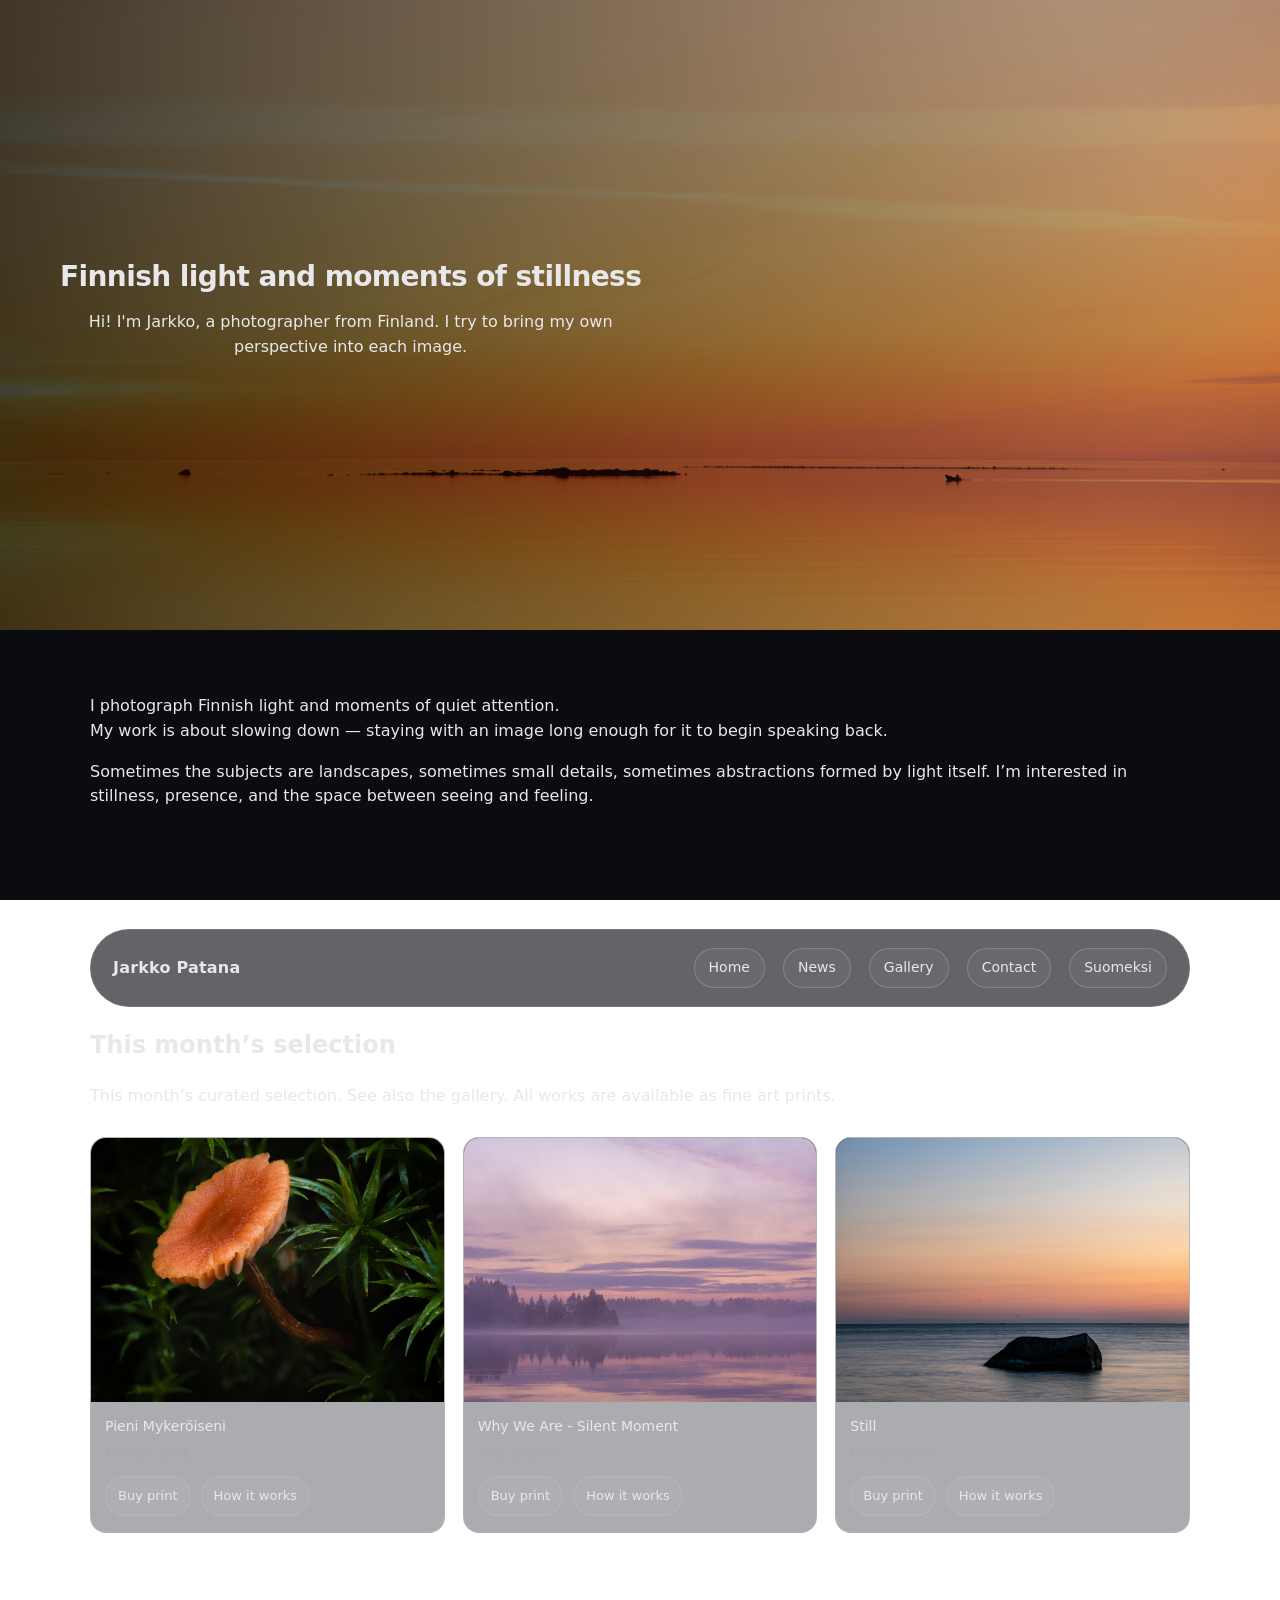
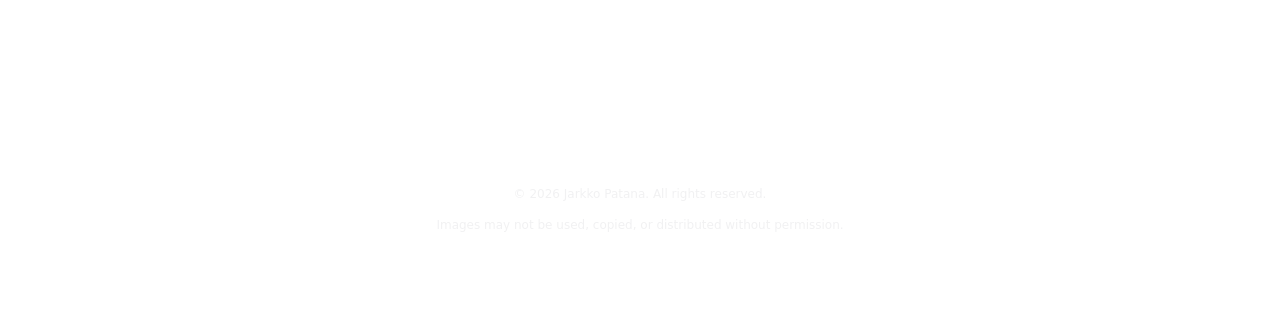
==== index.html @ dd58ae0d "Update index.html" ====
<body id="top">
<!doctype html>
<html lang="en">
<head>
  <script defer src="/_vercel/analytics/script.js"></script>
  <link rel="stylesheet" href="styles.css">
  <meta charset="utf-8" />
  <meta name="viewport" content="width=device-width, initial-scale=1" />
  <title>Jarkko Patana — Photography</title>
  <meta name="description" content="Photography by Jarkko Patana. Current selection, archive, and prints." />
  <style>
  .order-info { display: none !important; }
  .order-info:target { display: block !important; }
</style>
</head>
<body>
<section class="hero">
  <div class="hero-content">
    <h1>Finnish light and moments of stillness</h1>
    <p>Hi! I'm Jarkko, a photographer from Finland. I try to bring my own perspective into each image.</p>
  </div>
</section>


<section class="container intro">
  <p class="intro-text">
    I photograph Finnish light and moments of quiet attention.<br>
    My work is about slowing down — staying with an image long enough
    for it to begin speaking back.
  </p>

  <p class="intro-text muted">
    Sometimes the subjects are landscapes, sometimes small details,
    sometimes abstractions formed by light itself.
    I’m interested in stillness, presence,
    and the space between seeing and feeling.
  </p>
</section>

  <div class="container">
    <nav class="nav">
      <div class="brand">Jarkko Patana</div>
 <div class="menu">
  <a href="/index.html">Home</a>
  <a href="/news.html">News</a>
  <a href="/archive.html">Gallery</a>
  <a href="/contact.html">Contact</a>
  <a href="/index-fi.html">Suomeksi</a>



</div>

    </nav>


   <section class="section">
  <h2>This month’s selection</h2>
  <p>
This month’s curated selection. See also the gallery.
All works are available as fine art prints.
</p>


  <div class="grid">
    <article class="work">
      <a href="/assets/work-01.jpg" class="lightbox no-save">
  <img src="/assets/work-01.jpg" alt="Work 01" />
</a>
      <div class="workmeta">
        <p class="worktitle">Pieni Mykeröiseni</p>
        <p class="workdesc">Fine art print.</p>
<div class="actions">
<a class="btn" href="https://docs.google.com/forms/d/e/1FAIpQLSd09pu7Rnf6HMRbGOFdTY4WrW2PJhZanMvkG24HxP0ZBtT8BA/viewform?usp=dialog" target="_blank" rel="noreferrer">
  Buy print
</a>


  <a class="btn btn-ghost" href="#how-ordering-works">How it works</a>
</div>


      </div>
    </article>

    <article class="work">
     <a href="/assets/work-02.jpg" class="lightbox no-save">
  <img src="/assets/work-02.jpg" alt="Work 02">
</a>
      <div class="workmeta">
        <p class="worktitle">Why We Are - Silent Moment</p>
        <p class="workdesc">Fine art print.</p>
<div class="actions">
  <a class="btn" href="https://docs.google.com/forms/d/e/1FAIpQLSdd5EOao_K4wx_2tPq8SMNHmU5eMuerXNJMWlUf6SMIeO6l9Q/viewform?usp=dialog" target="_blank" rel="noreferrer">
  Buy print
</a>
  <a class="btn btn-ghost" href="#how-ordering-works">How it works</a>
</div>
      </div>
    </article>

    <article class="work">
    <a href="/assets/work-03.jpg" class="lightbox no-save">
  <img src="/assets/work-03.jpg" alt="Work 03">
</a>
      <div class="workmeta">
        <p class="worktitle">Still</p>
        <p class="workdesc">Fine art print.</p>
<div class="actions">
  <a class="btn" href="https://docs.google.com/forms/d/e/1FAIpQLSdyDObYvH18gifeOox2m0vWT5Xkz8F-cYcl2yeGinH-v3m8mw/viewform?usp=dialog" target="_blank" rel="noreferrer">
  Buy print
</a>
  <a class="btn btn-ghost" href="#how-ordering-works">How it works</a>
</div>

      </div>
    </article>

  </div>
</section>
    <div id="close"></div>
<section id="how-ordering-works" class="container order-info">
  <h3>How ordering works</h3>
  <p class="order-close">
 <a class="btn btn-ghost" href="#close">Close</a>
</p>
  <ol class="steps">
    <li><strong>Open the order form.</strong> Clicking “Buy print” takes you to a Google Form where the artwork is pre-selected.</li>
    <li><strong>Fill in your details.</strong> Add your name, email, and shipping address (and any notes).</li>
    <li>
  <strong>Payment after submission.</strong>
  Once the form is submitted, you’ll proceed to the next page to complete the payment.
  You’ll receive a separate confirmation once the print has been shipped.
</li>

  </ol>

  <div class="specs">
    <div><span>Size</span><strong>25 × 30 cm</strong></div>
    <div><span>Paper</span><strong>Premium matte</strong></div>
    <div><span>Frame</span><strong>Unframed</strong></div>
    <div><span>Price</span><strong>€49</strong></div>
  </div>
<p>
  Prints are produced and shipped through a global print network.
  Availability and delivery times may vary by location.
</p>
<p>
  For special destinations or questions about delivery, feel free to contact me.
</p>
  <h3>Data collection and privacy (brief)</h3>
<p>
  I collect only the information necessary to process your order, such as your name, email address,
 your delivery address and order details.
  The information is used solely for order processing, communication, and delivery.
</p>
<p>
  Payments are processed securely via <strong>Stripe</strong>.
  I do not receive or store your payment card details — they are handled entirely by Stripe.
  Order details submitted through Google Forms are stored in my Google account for the purpose of processing your order.
</p>
<p>
  Order-related data is stored only for as long as necessary to fulfill the order and to meet accounting and legal obligations.
  You may request access to or deletion of your personal data by contacting me.
</p>
  <p class="order-note">
    Want a different size? Email me: <a href="mailto:jarkkopatana.orders@gmail.com">jarkkopatana.orders@gmail.com</a>
  </p>
</section>


 <div class="footer">
  <p class="footer-note">

  </p>
</div>

  <script src="/assets/app.js"></script>
  <div id="lightbox" style="display:none; position:fixed; inset:0; background:rgba(0,0,0,.9); align-items:center; justify-content:center; z-index:999;">
  <img id="lightbox-img" style="max-width:90%; max-height:90%;" />
</div>
<script>
  const lb = document.getElementById('lightbox');
  const lbImg = document.getElementById('lightbox-img');

  document.querySelectorAll('a.lightbox').forEach(link => {
    link.addEventListener('click', e => {
      e.preventDefault();
      lbImg.src = link.href;
      lb.style.display = 'flex';
    });
  });

  lb.addEventListener('click', () => {
    lb.style.display = 'none';
    lbImg.src = '';
  });
</script>
<footer class="site-footer">
  <p>© 2026 Jarkko Patana. All rights reserved.</p>
<p>Images may not be used, copied, or distributed without permission.</p>
</footer>
<script>
  document.addEventListener("contextmenu", function (e) {
    if (e.target.tagName === "IMG") {
      e.preventDefault();
    }
  });

  document.addEventListener("dragstart", function (e) {
    if (e.target.tagName === "IMG") {
      e.preventDefault();
    }
  });
</script>
<script>
  document.addEventListener("contextmenu", function (e) {
    if (e.target.closest(".no-save") || e.target.tagName === "IMG") {
      e.preventDefault();
    }
  });

  document.addEventListener("dragstart", function (e) {
    if (e.target.tagName === "IMG") {
      e.preventDefault();
    }
  });
</script>


</body>
</html>
---- styles.css ----
:root{
  --bg:#0b0c10;
  --panel:#10121a;
  --text:#e8e8ea;
  --muted:#a7a7ad;
  --line:rgba(255,255,255,.10);
  --radius:16px;
}

*{ box-sizing:border-box; }
html,body{ margin:0; padding:0; }
body{
  background: radial-gradient(1200px 800px at 20% 10%, #121526 0%, var(--bg) 55%) fixed;
  color:var(--text);
  font-family: ui-sans-serif, system-ui, -apple-system, Segoe UI, Roboto, Arial, sans-serif;
  line-height:1.55;
}

a{ color:var(--text); text-decoration:none; }
a:hover{ opacity:.85; }

.container{
  width:min(1100px, 92vw);
  margin:0 auto;
  padding:48px 0 80px;
}
.nav{
  display:flex;
  gap:18px;
  align-items:center;
  justify-content:space-between;
  padding:18px 22px;
  border:1px solid var(--line);
  background:rgba(16,18,26,.65);
  backdrop-filter: blur(10px);
  border-radius:999px;
}

.menu{
  display:flex;
  gap:18px; /* lisää väliä */
  align-items:center;
  font-size:14px;
  color:var(--muted);
}

/* nav-linkit nappulamaisiksi */
.menu a{
  padding:8px 14px;              /* isompi osuma-alue */
  border-radius:999px;
  border:1px solid rgba(255,255,255,.18);
  background:rgba(255,255,255,.03);
  font-weight:500;
  transition:
    background .15s ease,
    border-color .15s ease,
    transform .12s ease;
}

.menu a:hover{
  background:rgba(255,255,255,.08);
  border-color:rgba(255,255,255,.28);
  transform: translateY(-1px);   /* pieni “nousee” -fiilis */
}


.menu a:hover{
  background:rgba(255,255,255,.06);
  border-color:rgba(255,255,255,.15);
}

.navlinks a{
  padding:6px 12px;
  border-radius:999px;
  border:1px solid transparent;
  transition: background .15s ease, border-color .15s ease;
}

.navlinks a:hover{
  background:rgba(255,255,255,.06);
  border-color:rgba(255,255,255,.15);
}

.brand{
  font-weight:650;
  letter-spacing:.2px;
}

.navlinks a{
  padding:6px 12px;
  border-radius:999px;
  border:1px solid transparent;
  transition: background .15s ease, border-color .15s ease;
}

.navlinks a:hover{
  background:rgba(255,255,255,.06);
  border-color:rgba(255,255,255,.15);
}

.hero{
  background:
    linear-gradient(to right, rgba(0,0,0,0.75), rgba(0,0,0,0.2)),
    url("/assets/hero.jpg");
  background-size: cover;
  background-position: center;
  background-repeat: no-repeat;
  min-height: 70vh;
  display:flex;
  align-items:center;
  padding:60px;
}
.hero-content{
  display: flex;
  flex-direction: column;
  align-items: center;   /* keskittää alemman tekstin h1:n alle */
}

.hero-content h1{
  margin-bottom: 6px;    /* pieni, tyylikäs väli */
}

.hero-content p{
  margin-top: 6px;
  text-align: center;
  max-width: 52ch;     /* pakottaa 1–2 riviä desktopissa */
  white-space: normal; /* sallii rivittymisen */
}

.hero-buttons{ display:flex; gap:12px; flex-wrap:wrap; }

h1{
  margin:0 0 10px;
  font-size: clamp(28px, 4vw, 46px);
  letter-spacing:-.6px;
}

.lead{
  color:var(--muted);
  max-width:70ch;
  margin:0;
}

.grid{
  margin-top:28px;
  display:grid;
  grid-template-columns: repeat(12, 1fr);
  gap:18px;
}

.work{
  grid-column: span 4;
  border:1px solid var(--line);
  border-radius:var(--radius);
  overflow:hidden;
  background:rgba(16,18,26,.35);
  transition: transform .18s ease, border-color .18s ease;
}
.work:hover{
  transform: translateY(-3px);
  border-color: rgba(255,255,255,.18);
}

.work img{
  width:100%;
  display:block;
  aspect-ratio: 4/3;
  object-fit: cover;
  background:#0d0f16;
}

.workmeta{
  padding:14px 14px 16px;
}

.worktitle{
  margin:0 0 6px;
  font-size:14px;
  color:var(--text);
}

.workdesc{
  margin:0 0 12px;
  font-size:13px;
  color:var(--muted);
}

.actions{
  display:flex;
  gap:10px;
  flex-wrap:wrap;
}

.btn{
  display:inline-flex;
  align-items:center;
  justify-content:center;
  padding:9px 12px;
  border-radius:999px;
  border:1px solid var(--line);
  font-size:13px;
  color:var(--text);
  background:rgba(255,255,255,.04);
}
.btn:hover{ background:rgba(255,255,255,.07); }

.footer {
  margin-top: 120px;
  padding-bottom: 60px;
  display: flex;
  justify-content: center;
}


@media (max-width: 900px){
  .work{ grid-column: span 6; }
}
@media (max-width: 560px){
  .nav{
    border-radius:18px;
    flex-direction:column;
    align-items:flex-start;
  }

  .menu{
    width:100%;
    flex-wrap:wrap;     /* tärkein: saa rivittyä */
    gap:10px;           /* pienempi väli */
  }

  .menu a{
    padding:8px 12px;   /* vähän pienempi */
    font-size:13px;
    white-space:nowrap; /* pysyy nappina */
  }

  .work{ grid-column: span 12; }
}

.hero .hero-buttons{
  display:none !important;
}
/* --- Order form --- */
.order-form { margin-top: 18px; }

.form-grid{
  display:grid;
  grid-template-columns: repeat(2, minmax(0, 1fr));
  gap: 14px;
  max-width: 880px;
}

.field { display:flex; flex-direction:column; gap: 8px; }

.field label{
  font-size: 13px;
  color: rgba(255,255,255,0.75);
}

.field input,
.field textarea,
.field select{
  width: 100%;
  min-height: 44px;
  padding: 10px 12px;
  border-radius: 12px;
  border: 1px solid rgba(255,255,255,0.12);
  background: rgba(0,0,0,0.35);
  color: rgba(255,255,255,0.92);
  outline: none;
  box-shadow: 0 8px 24px rgba(0,0,0,0.25);
}

.field textarea{
  min-height: 92px;
  resize: vertical;
}

.field input::placeholder,
.field textarea::placeholder{
  color: rgba(255,255,255,0.35);
}

.field input:focus,
.field textarea:focus,
.field select:focus{
  border-color: rgba(255,255,255,0.28);
  background: rgba(0,0,0,0.45);
}

.span-2 { grid-column: span 2; }

.form-actions{
  margin-top: 16px;
  display:flex;
  align-items:center;
  gap: 14px;
  flex-wrap: wrap;
}

.form-hint{
  margin: 0;
  color: rgba(255,255,255,0.65);
  font-size: 13px;
}

/* Mobile: stack */
@media (max-width: 740px){
  .form-grid{ grid-template-columns: 1fr; }
  .span-2{ grid-column: auto; }
}
.order-note a{
  pointer-events:auto;
  cursor:pointer;
  text-decoration:underline;
}

@media (max-width: 560px){
  .hero{
    min-height:auto;
    padding:36px 18px;
    background-position:center;
  }
  .hero-content{ width:100%; }
  .hero-content h1{ font-size:28px; }
}

    min-height: auto;
    padding: 36px 18px;
    background-position: center;
  }

  .hero-content{
    width: 100%;
  }

  .hero-content h1{
    font-size: 28px;
  }
}.btn-ghost{
  background: transparent;
  border: 1px solid var(--line);
  opacity: .85;
}
.btn-ghost:hover{ opacity: 1; }

.order-info{
  margin-top: 70px;
  text-align: center;
  max-width: 820px;
}

.steps{
  margin: 18px auto 22px;
  padding-left: 18px;
  text-align: left;
  max-width: 720px;
  color: var(--muted);
  line-height: 1.7;
}
.steps strong{ color: var(--text); }

.specs{
  margin: 18px auto 10px;
  display: grid;
  grid-template-columns: repeat(4, minmax(0,1fr));
  gap: 12px;
  max-width: 820px;
}
.specs div{
  border: 1px solid var(--line);
  border-radius: var(--radius);
  padding: 12px;
  background: rgba(16,18,26,.35);
}
.specs span{
  display:block;
  font-size: 12px;
  color: var(--muted);
  margin-bottom: 6px;
}
.order-note{
  margin-top: 14px;
  color: var(--muted);
}

@media (max-width: 700px){
  .specs{ grid-template-columns: repeat(2, minmax(0,1fr)); }
}

.order-close { margin: 14px 0 0; text-align: center; }
.order-info {
  display: none;
}

.order-info:target {
  display: block;
}

.order-info { display: none; }
.order-info:target { display: block; }
}
@media (max-width: 600px){
  .hero-content p{
    max-width: 90%;
  }
}

.company-details {
  margin-top: 3rem;
  font-size: 0.85rem;
  color: #777;
}

.company-details h3 {
  font-size: 0.9rem;
  font-weight: normal;
  margin-bottom: 0.5rem;
}

.navlinks a.active{
  border-color:rgba(255,255,255,.25);
  background:rgba(255,255,255,.08);
}
.nav{
  margin-top:-24px;
}

.site-footer {
  text-align: center;
  font-size: 12px;
  opacity: 0.6;
  margin: 40px 0 20px;
  font-family: inherit;
}
img {
  -webkit-user-drag: none;
  user-select: none;
  -webkit-user-select: none;
  -ms-user-select: none;
  pointer-events: auto;
}
img {
  -webkit-user-drag: none;
  user-select: none;
  -webkit-user-select: none;
  -ms-user-select: none;
}

/* kuvakontille luokka */
.no-save {
  position: relative;
  display: inline-block;
}

/* läpinäkyvä “kilpi” kuvan päälle */
.no-save::after {
  content: "";
  position: absolute;
  inset: 0;
  background: transparent;
}

img {
  -webkit-touch-callout: none;   /* iOS: estää pitkäpainallus-valikon */
  -webkit-user-select: none;
  user-select: none;
}
.hero {
  pointer-events: none;
}
.no-save {
  position: relative;
  display: inline-block;
}

.no-save::after {
  content: "";
  position: absolute;
  inset: 0;
  background: transparent;
  pointer-events: auto; /* tämä on nyt TÄRKEÄ */
}
#how-ordering-works {
  width: 100%;
  max-width: 720px;
  margin: 6rem auto;
}

.order-info {
  display: block;
}
.order-info { display: none; }
.order-info:target { display: block; }
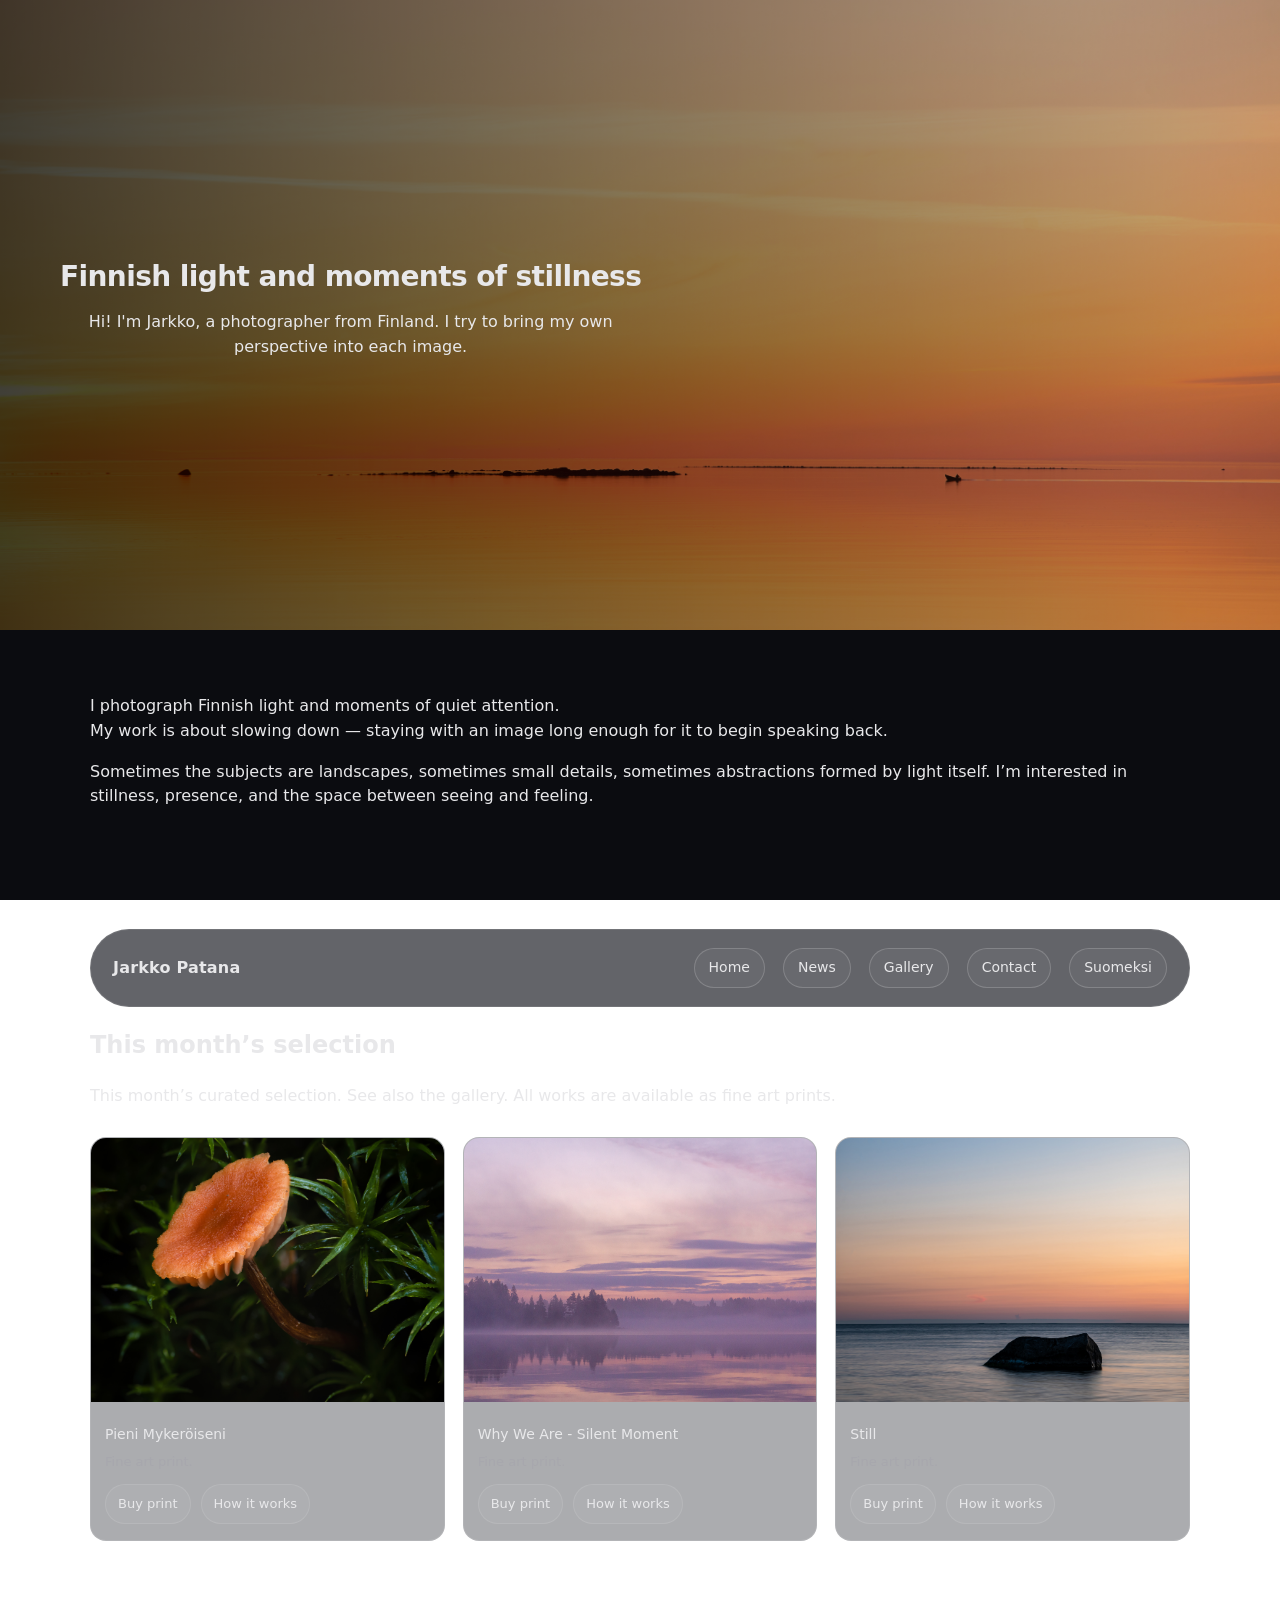
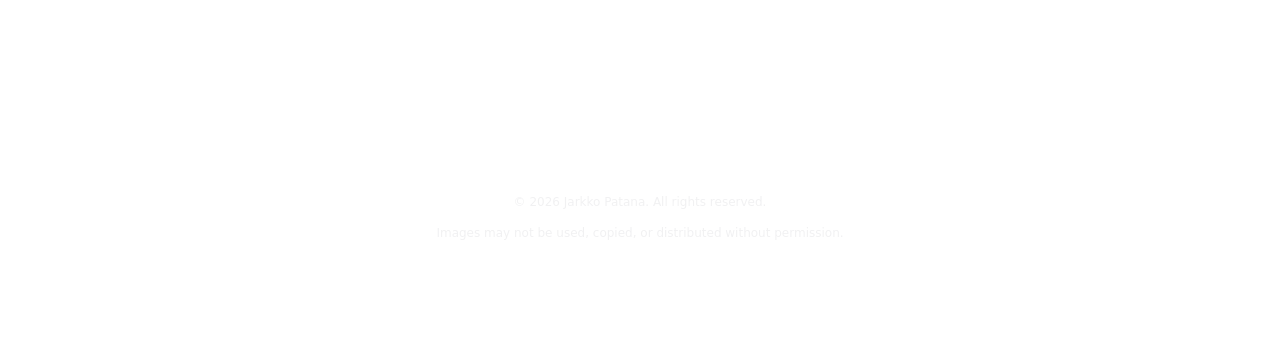
==== commit 91eef435: "Update index.html" ====
--- a/index.html
+++ b/index.html
@@ -1,25 +1,29 @@
-<body id="top">
 <!doctype html>
 <html lang="en">
 <head>
-  <script defer src="/_vercel/analytics/script.js"></script>
-  <link rel="stylesheet" href="styles.css">
   <meta charset="utf-8" />
   <meta name="viewport" content="width=device-width, initial-scale=1" />
   <title>Jarkko Patana — Photography</title>
   <meta name="description" content="Photography by Jarkko Patana. Current selection, archive, and prints." />
+
+  <link rel="stylesheet" href="styles.css">
+
+  <script defer src="/_vercel/analytics/script.js"></script>
+
   <style>
-  .order-info { display: none !important; }
-  .order-info:target { display: block !important; }
-</style>
+    .order-info { display: none !important; }
+    .order-info:target { display: block !important; }
+  </style>
 </head>
-<body>
-<section class="hero">
-  <div class="hero-content">
-    <h1>Finnish light and moments of stillness</h1>
-    <p>Hi! I'm Jarkko, a photographer from Finland. I try to bring my own perspective into each image.</p>
-  </div>
-</section>
+
+<body id="top">
+  <section class="hero">
+    <div class="hero-content">
+      <h1>Finnish light and moments of stillness</h1>
+      <p>Hi! I'm Jarkko, a photographer from Finland. I try to bring my own perspective into each image.</p>
+    </div>
+  </section>
+
 
 
 <section class="container intro">
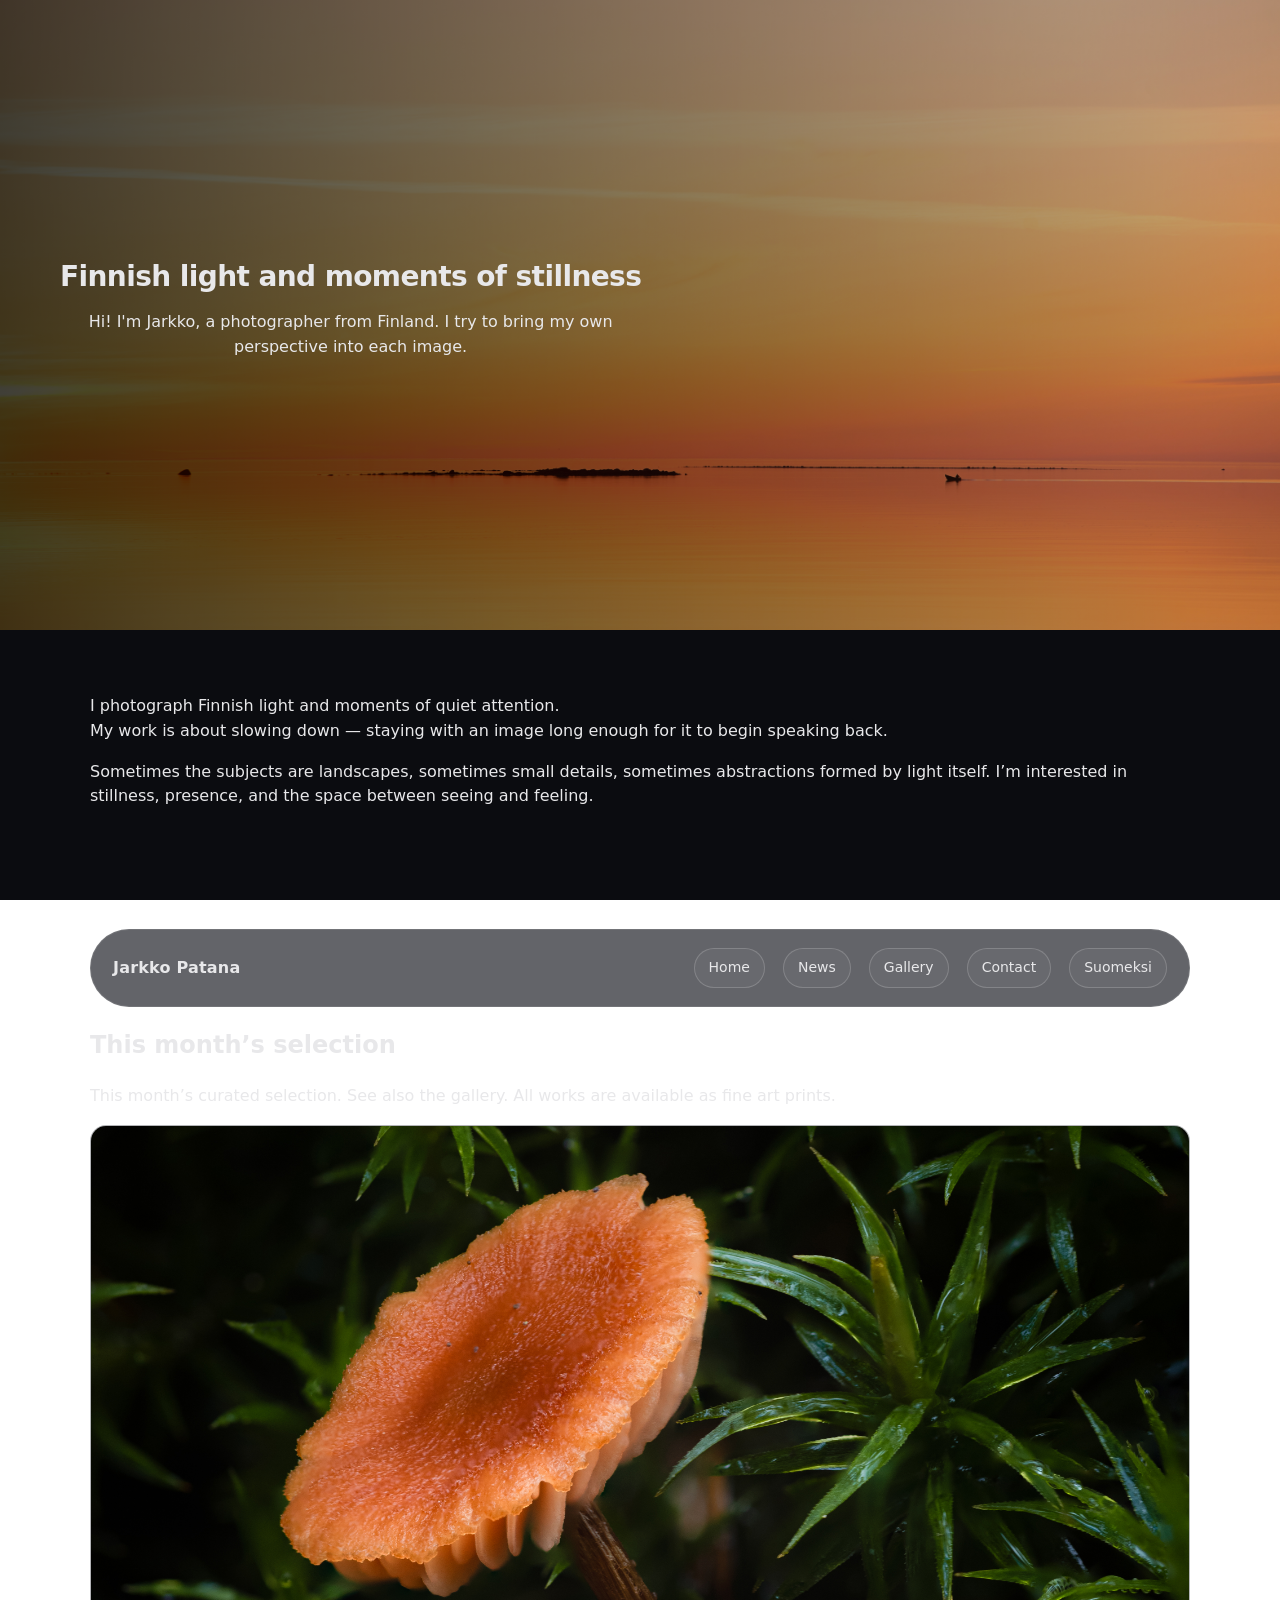
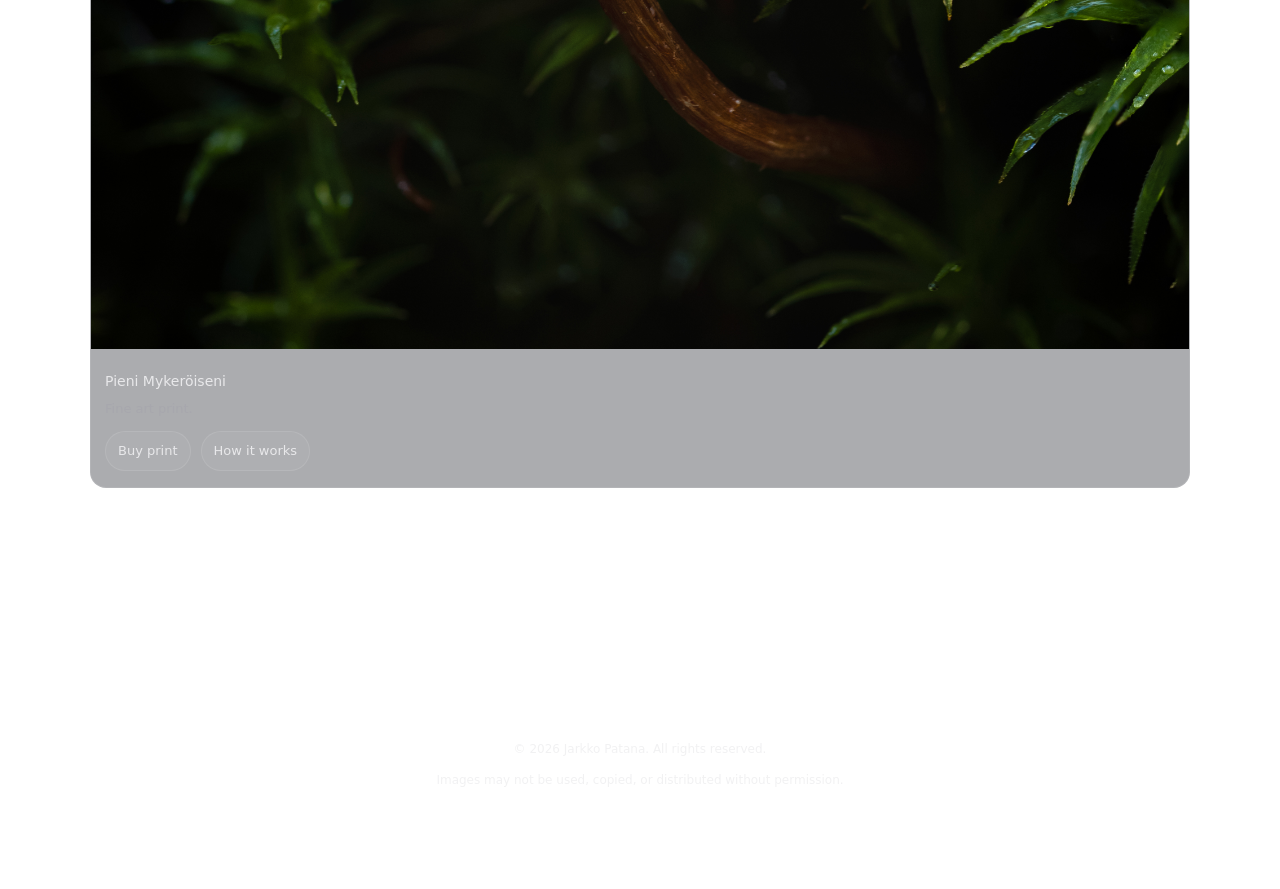
==== commit 93a90810: "Update index.html" ====
--- a/index.html
+++ b/index.html
@@ -4,11 +4,24 @@
   <meta charset="utf-8" />
   <meta name="viewport" content="width=device-width, initial-scale=1" />
   <title>Jarkko Patana — Photography</title>
+  <meta name="description" content="Photography by Jarkko Patana. Finnish light, stillness, and personal moments. Fine art photography from Finland." />
+
+<meta name="author" content="Jarkko Patana" />
+<meta name="robots" content="index, follow" />
+<link rel="canonical" href="https://jarkkopatana.com/" />
+<meta property="og:title" content="Jarkko Patana — Photography" />
+<meta property="og:description" content="Finnish light and moments of stillness. Photography by Jarkko Patana." />
+<meta property="og:type" content="website" />
+<meta property="og:url" content="https://jarkkopatana.com/" />
+<meta property="og:image" content="https://jarkkopatana.com/og.jpg" />
+<meta name="twitter:card" content="summary_large_image" />
+<meta name="twitter:title" content="Jarkko Patana — Photography" />
+<meta name="twitter:description" content="Finnish light and moments of stillness." />
+<meta name="twitter:image" content="https://jarkkopatana.com/og.jpg" />
+
   <meta name="description" content="Photography by Jarkko Patana. Current selection, archive, and prints." />
 
   <link rel="stylesheet" href="styles.css">
-
-  <script defer src="/_vercel/analytics/script.js"></script>
 
   <style>
     .order-info { display: none !important; }
@@ -66,8 +79,8 @@
 </p>
 
 
-  <div class="grid">
-    <article class="work">
+<div class="featured">
+  <article class="work featured-work">
       <a href="/assets/work-01.jpg" class="lightbox no-save">
   <img src="/assets/work-01.jpg" alt="Work 01" />
 </a>
@@ -87,39 +100,7 @@
       </div>
     </article>
 
-    <article class="work">
-     <a href="/assets/work-02.jpg" class="lightbox no-save">
-  <img src="/assets/work-02.jpg" alt="Work 02">
-</a>
-      <div class="workmeta">
-        <p class="worktitle">Why We Are - Silent Moment</p>
-        <p class="workdesc">Fine art print.</p>
-<div class="actions">
-  <a class="btn" href="https://docs.google.com/forms/d/e/1FAIpQLSdd5EOao_K4wx_2tPq8SMNHmU5eMuerXNJMWlUf6SMIeO6l9Q/viewform?usp=dialog" target="_blank" rel="noreferrer">
-  Buy print
-</a>
-  <a class="btn btn-ghost" href="#how-ordering-works">How it works</a>
-</div>
-      </div>
-    </article>
-
-    <article class="work">
-    <a href="/assets/work-03.jpg" class="lightbox no-save">
-  <img src="/assets/work-03.jpg" alt="Work 03">
-</a>
-      <div class="workmeta">
-        <p class="worktitle">Still</p>
-        <p class="workdesc">Fine art print.</p>
-<div class="actions">
-  <a class="btn" href="https://docs.google.com/forms/d/e/1FAIpQLSdyDObYvH18gifeOox2m0vWT5Xkz8F-cYcl2yeGinH-v3m8mw/viewform?usp=dialog" target="_blank" rel="noreferrer">
-  Buy print
-</a>
-  <a class="btn btn-ghost" href="#how-ordering-works">How it works</a>
-</div>
-
-      </div>
-    </article>
-
+  
   </div>
 </section>
     <div id="close"></div>
--- a/styles.css
+++ b/styles.css
@@ -492,4 +492,8 @@
 }
 .order-info { display: none; }
 .order-info:target { display: block; }
-
+.works {
+  display: grid;
+  grid-template-columns: repeat(auto-fill, minmax(320px, 1fr));
+  gap: 24px;
+}
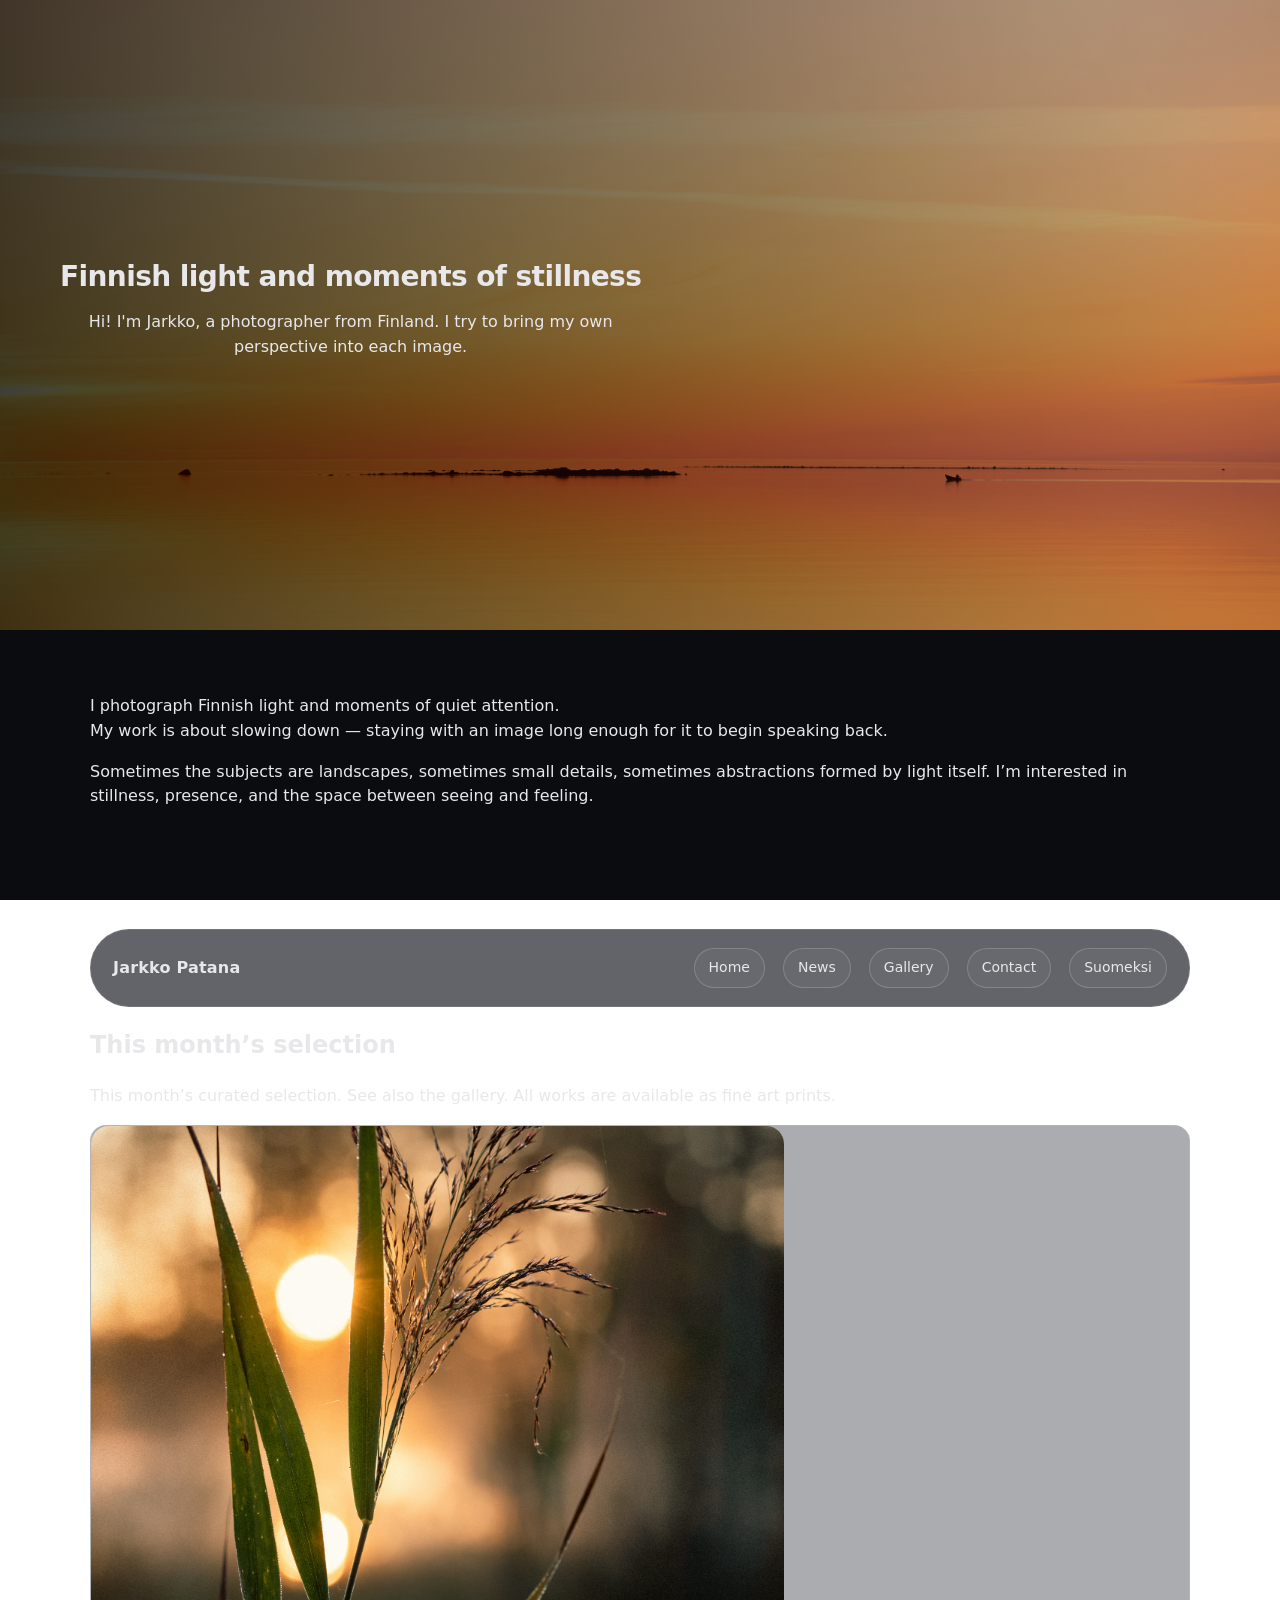
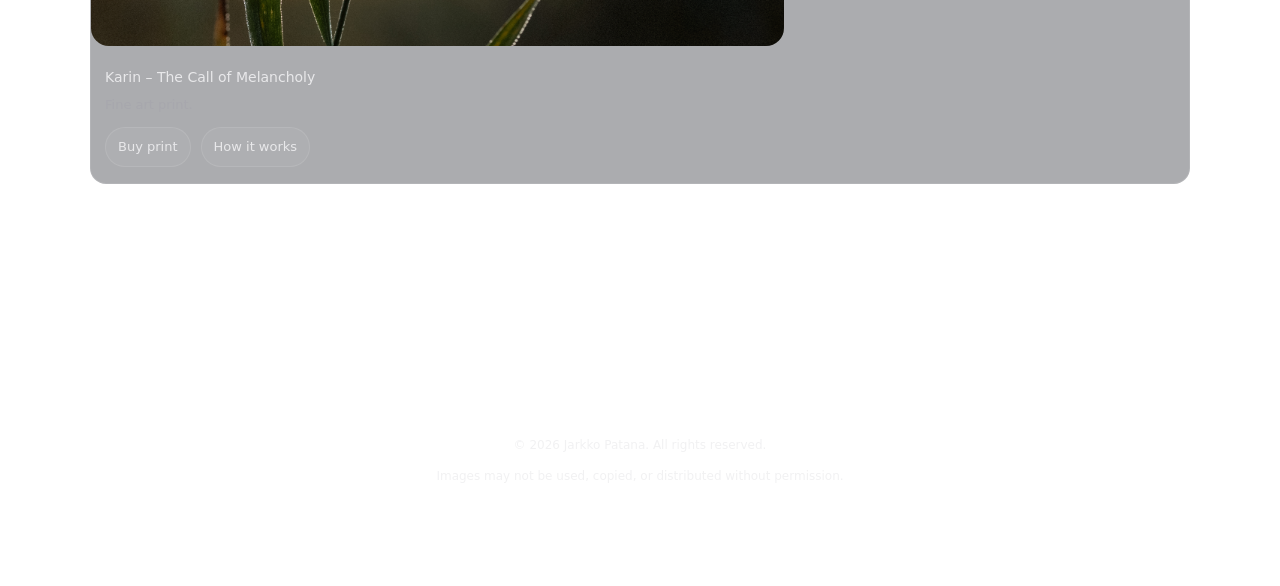
==== commit 9f452467: "Update index.html" ====
--- a/index.html
+++ b/index.html
@@ -81,11 +81,12 @@
 
 <div class="featured">
   <article class="work featured-work">
-      <a href="/assets/work-01.jpg" class="lightbox no-save">
-  <img src="/assets/work-01.jpg" alt="Work 01" />
+<a href="/assets/Work-04.jpg" class="lightbox no-save">
+  <img src="/assets/Work-04.jpg" alt="Work 04" />
 </a>
+
       <div class="workmeta">
-        <p class="worktitle">Pieni Mykeröiseni</p>
+        <p class="worktitle">Karin – The Call of Melancholy</p>
         <p class="workdesc">Fine art print.</p>
 <div class="actions">
 <a class="btn" href="https://docs.google.com/forms/d/e/1FAIpQLSd09pu7Rnf6HMRbGOFdTY4WrW2PJhZanMvkG24HxP0ZBtT8BA/viewform?usp=dialog" target="_blank" rel="noreferrer">
--- a/styles.css
+++ b/styles.css
@@ -497,3 +497,9 @@
   grid-template-columns: repeat(auto-fill, minmax(320px, 1fr));
   gap: 24px;
 }
+.featured-work img{
+  width:100%;
+  max-height:520px;
+  object-fit:cover;
+  border-radius:18px;
+}
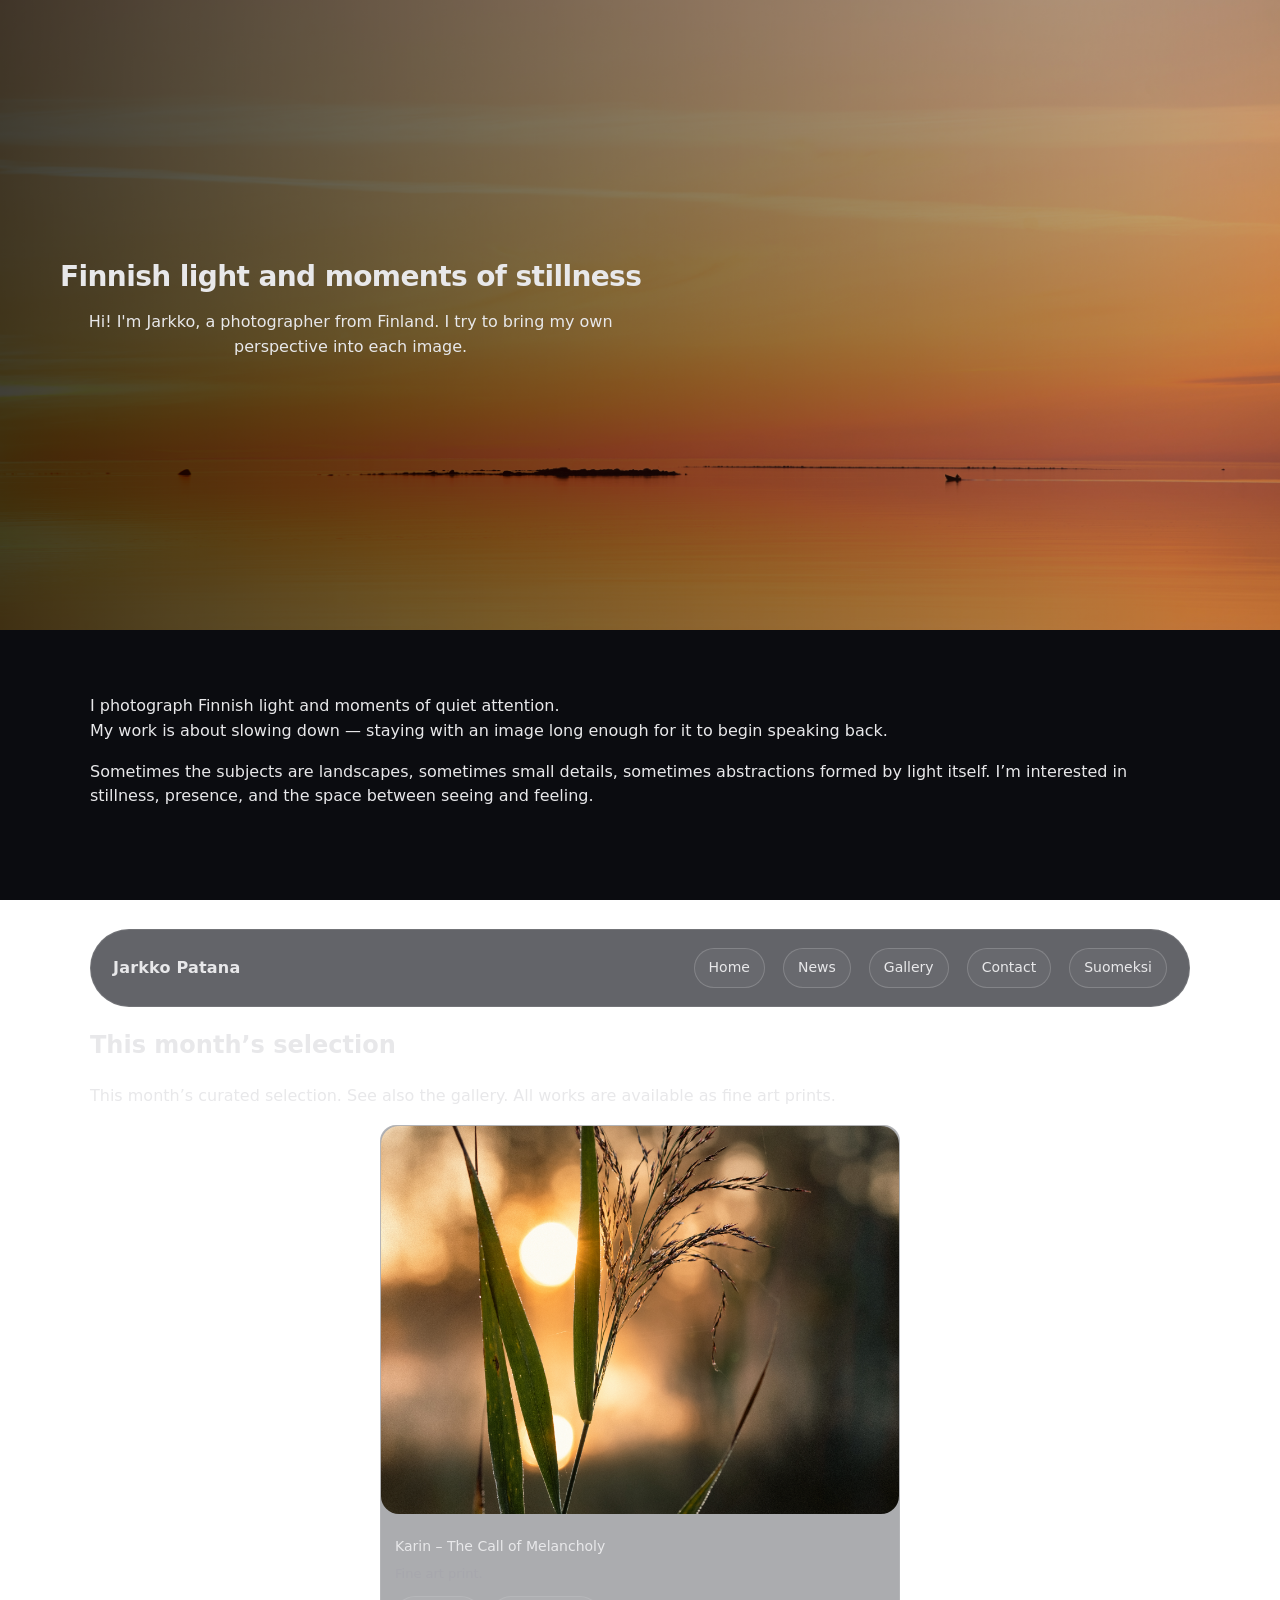
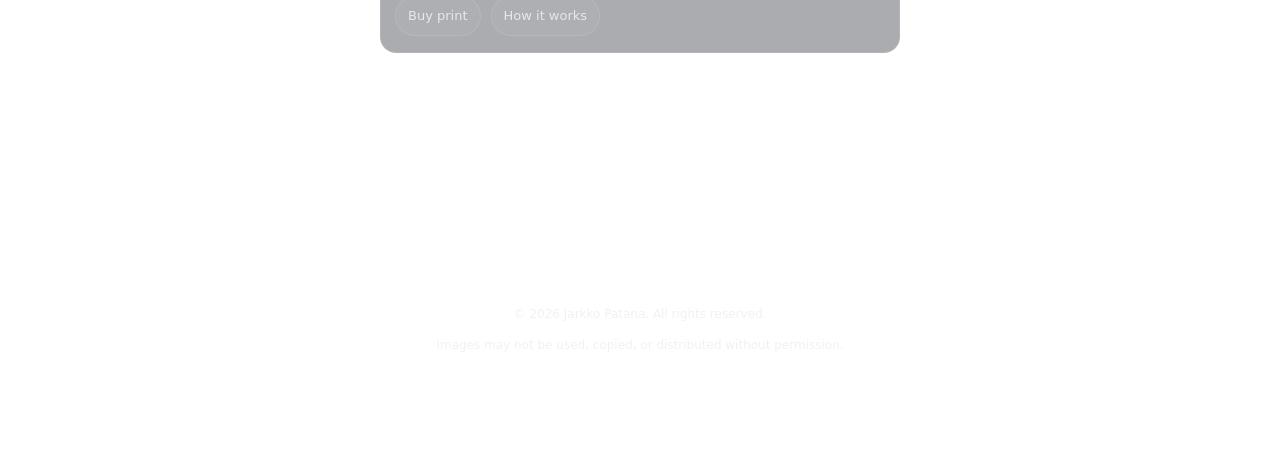
==== commit 15ca70bb: "Update index.html" ====
--- a/index.html
+++ b/index.html
@@ -89,7 +89,7 @@
         <p class="worktitle">Karin – The Call of Melancholy</p>
         <p class="workdesc">Fine art print.</p>
 <div class="actions">
-<a class="btn" href="https://docs.google.com/forms/d/e/1FAIpQLSd09pu7Rnf6HMRbGOFdTY4WrW2PJhZanMvkG24HxP0ZBtT8BA/viewform?usp=dialog" target="_blank" rel="noreferrer">
+<a class="btn" href="https://docs.google.com/forms/d/e/1FAIpQLScqmzATEr8Qr71gqpOQf5nSRW7Iq3K2o-rmMEImSBQh4XJzZA/viewform?usp=dialog" target="_blank" rel="noreferrer">
   Buy print
 </a>
 
--- a/styles.css
+++ b/styles.css
@@ -497,9 +497,15 @@
   grid-template-columns: repeat(auto-fill, minmax(320px, 1fr));
   gap: 24px;
 }
+.featured,
+.featured-work{
+  max-width: 520px;
+  margin: 0 auto;
+}
+
 .featured-work img{
   width:100%;
-  max-height:520px;
-  object-fit:cover;
+  height:auto;
   border-radius:18px;
-}
+  display:block;
+}
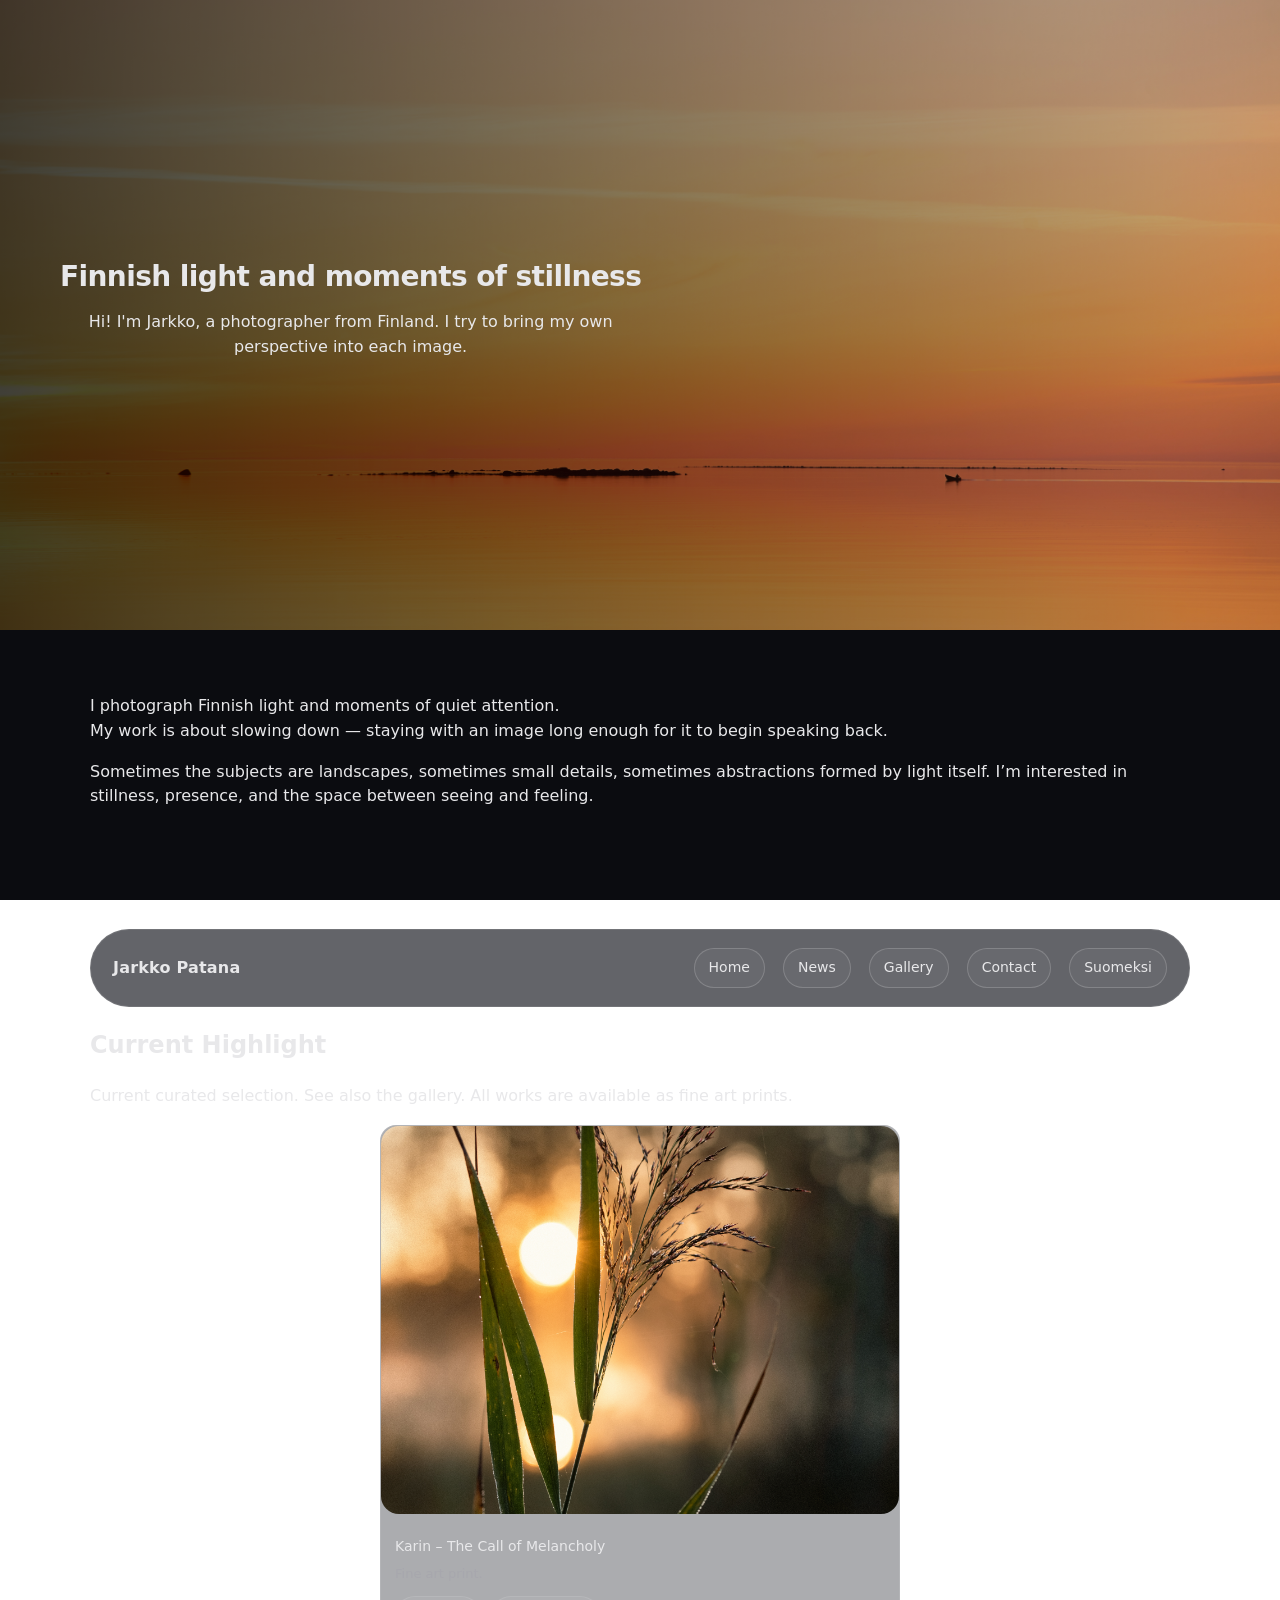
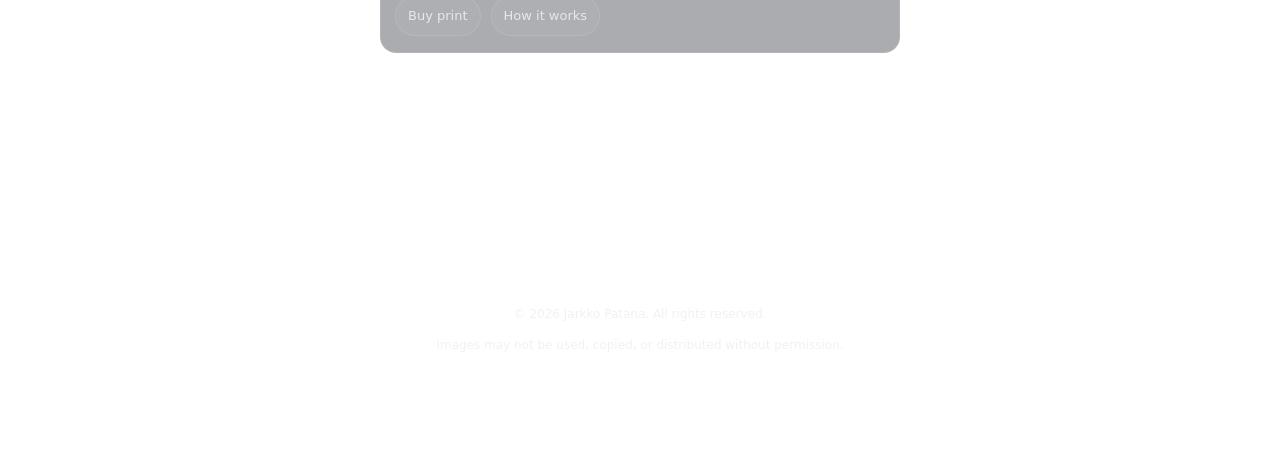
==== commit 84049c79: "Update index.html" ====
--- a/index.html
+++ b/index.html
@@ -72,9 +72,9 @@
 
 
    <section class="section">
-  <h2>This month’s selection</h2>
+  <h2>Current Highlight</h2>
   <p>
-This month’s curated selection. See also the gallery.
+Current curated selection. See also the gallery.
 All works are available as fine art prints.
 </p>
 
--- a/styles.css
+++ b/styles.css
@@ -509,3 +509,6 @@
   border-radius:18px;
   display:block;
 }
+main {
+  min-height: calc(100vh - 220px);
+}
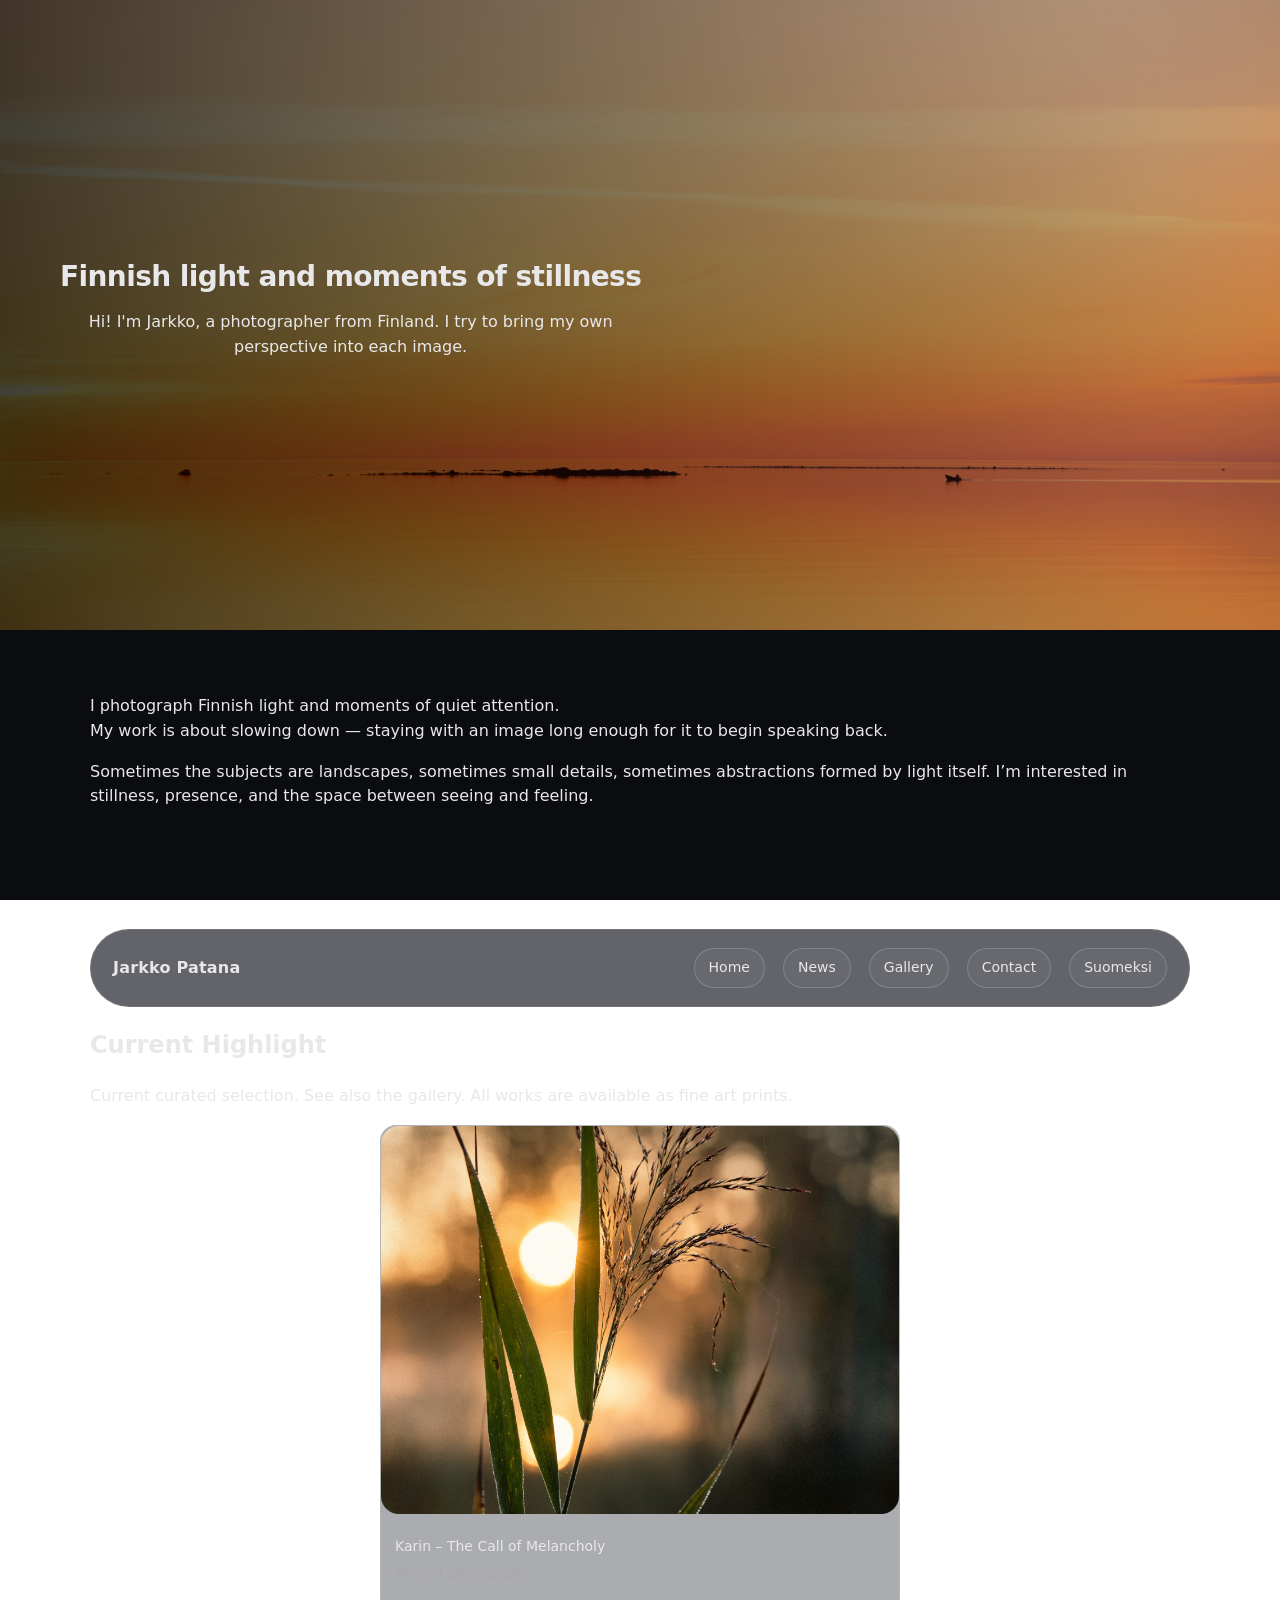
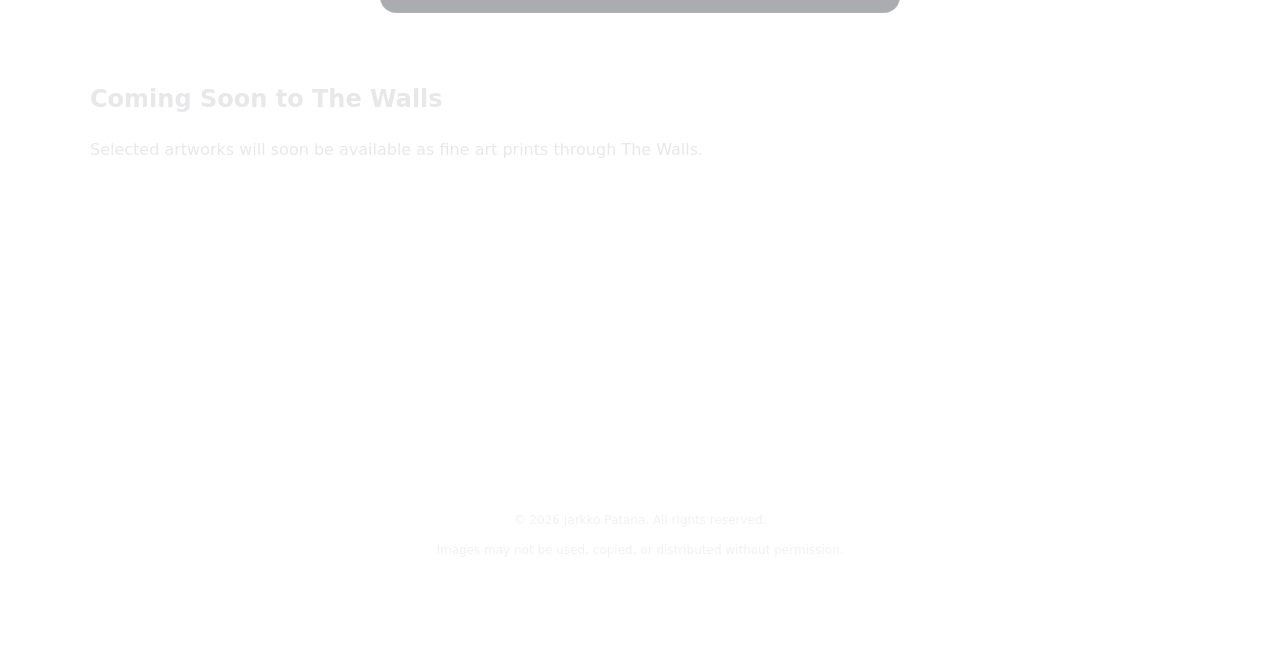
==== commit d7f65dc0: "Update index.html" ====
--- a/index.html
+++ b/index.html
@@ -79,80 +79,29 @@
 </p>
 
 
+
 <div class="featured">
   <article class="work featured-work">
-<a href="/assets/Work-04.jpg" class="lightbox no-save">
-  <img src="/assets/Work-04.jpg" alt="Work 04" />
-</a>
+    <a href="/assets/Work-04.jpg" class="lightbox no-save">
+      <img src="/assets/Work-04.jpg" alt="Karin – The Call of Melancholy" />
+    </a>
 
-      <div class="workmeta">
-        <p class="worktitle">Karin – The Call of Melancholy</p>
-        <p class="workdesc">Fine art print.</p>
-<div class="actions">
-<a class="btn" href="https://docs.google.com/forms/d/e/1FAIpQLScqmzATEr8Qr71gqpOQf5nSRW7Iq3K2o-rmMEImSBQh4XJzZA/viewform?usp=dialog" target="_blank" rel="noreferrer">
-  Buy print
-</a>
+    <div class="workmeta">
+      <p class="worktitle">Karin – The Call of Melancholy</p>
+      <p class="workdesc">Fine art photography.</p>
+    </div>
+  </article>
+</div>
+</section>
 
-
-  <a class="btn btn-ghost" href="#how-ordering-works">How it works</a>
-</div>
-
-
-      </div>
-    </article>
-
-  
-  </div>
-</section>
-    <div id="close"></div>
-<section id="how-ordering-works" class="container order-info">
-  <h3>How ordering works</h3>
-  <p class="order-close">
- <a class="btn btn-ghost" href="#close">Close</a>
-</p>
-  <ol class="steps">
-    <li><strong>Open the order form.</strong> Clicking “Buy print” takes you to a Google Form where the artwork is pre-selected.</li>
-    <li><strong>Fill in your details.</strong> Add your name, email, and shipping address (and any notes).</li>
-    <li>
-  <strong>Payment after submission.</strong>
-  Once the form is submitted, you’ll proceed to the next page to complete the payment.
-  You’ll receive a separate confirmation once the print has been shipped.
-</li>
-
-  </ol>
-
-  <div class="specs">
-    <div><span>Size</span><strong>25 × 30 cm</strong></div>
-    <div><span>Paper</span><strong>Premium matte</strong></div>
-    <div><span>Frame</span><strong>Unframed</strong></div>
-    <div><span>Price</span><strong>€49</strong></div>
-  </div>
-<p>
-  Prints are produced and shipped through a global print network.
-  Availability and delivery times may vary by location.
-</p>
-<p>
-  For special destinations or questions about delivery, feel free to contact me.
-</p>
-  <h3>Data collection and privacy (brief)</h3>
-<p>
-  I collect only the information necessary to process your order, such as your name, email address,
- your delivery address and order details.
-  The information is used solely for order processing, communication, and delivery.
-</p>
-<p>
-  Payments are processed securely via <strong>Stripe</strong>.
-  I do not receive or store your payment card details — they are handled entirely by Stripe.
-  Order details submitted through Google Forms are stored in my Google account for the purpose of processing your order.
-</p>
-<p>
-  Order-related data is stored only for as long as necessary to fulfill the order and to meet accounting and legal obligations.
-  You may request access to or deletion of your personal data by contacting me.
-</p>
-  <p class="order-note">
-    Want a different size? Email me: <a href="mailto:jarkkopatana.orders@gmail.com">jarkkopatana.orders@gmail.com</a>
+<section class="container">
+  <h2>Coming Soon to The Walls</h2>
+  <p>
+    Selected artworks will soon be available as fine art
+    prints through The Walls.
   </p>
 </section>
+
 
 
  <div class="footer">
